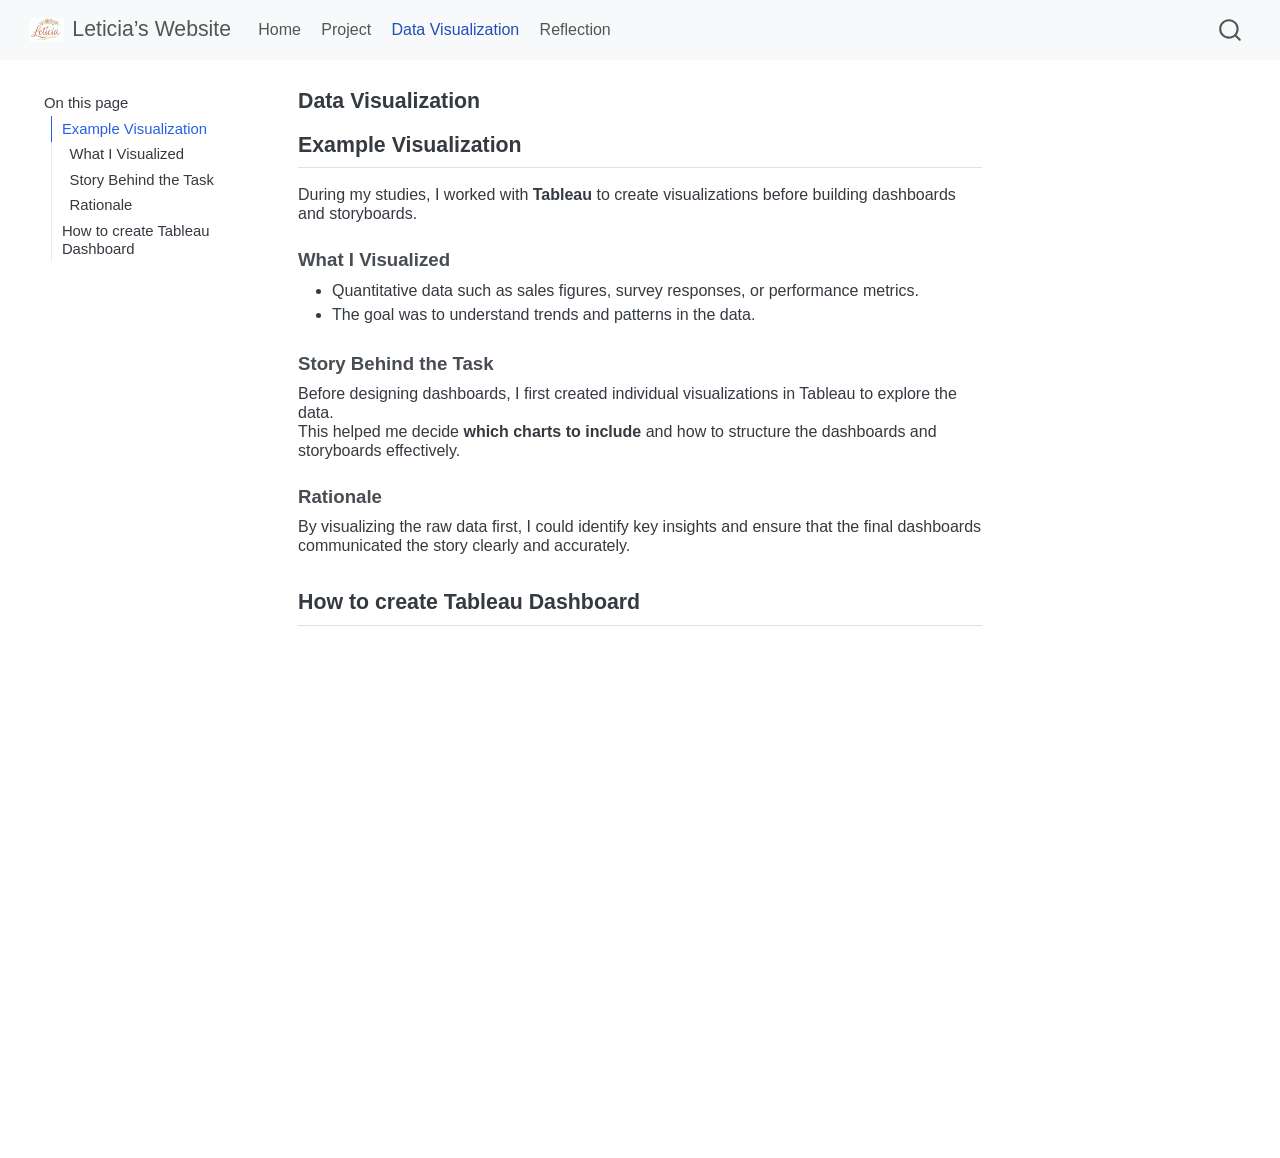
==== docs/dataviz.html @ 1c98918f "added new content, styling and images" ====
<!DOCTYPE html>
<html xmlns="http://www.w3.org/1999/xhtml" lang="en" xml:lang="en"><head>

<meta charset="utf-8">
<meta name="generator" content="quarto-1.7.32">

<meta name="viewport" content="width=device-width, initial-scale=1.0, user-scalable=yes">


<title>Data Visualization – Leticia’s Website</title>
<style>
code{white-space: pre-wrap;}
span.smallcaps{font-variant: small-caps;}
div.columns{display: flex; gap: min(4vw, 1.5em);}
div.column{flex: auto; overflow-x: auto;}
div.hanging-indent{margin-left: 1.5em; text-indent: -1.5em;}
ul.task-list{list-style: none;}
ul.task-list li input[type="checkbox"] {
  width: 0.8em;
  margin: 0 0.8em 0.2em -1em; /* quarto-specific, see https://github.com/quarto-dev/quarto-cli/issues/4556 */ 
  vertical-align: middle;
}
</style>


<script src="site_libs/quarto-nav/quarto-nav.js"></script>
<script src="site_libs/quarto-nav/headroom.min.js"></script>
<script src="site_libs/clipboard/clipboard.min.js"></script>
<script src="site_libs/quarto-search/autocomplete.umd.js"></script>
<script src="site_libs/quarto-search/fuse.min.js"></script>
<script src="site_libs/quarto-search/quarto-search.js"></script>
<meta name="quarto:offset" content="./">
<link href="./favicon.png" rel="icon" type="image/png">
<script src="site_libs/quarto-html/quarto.js" type="module"></script>
<script src="site_libs/quarto-html/tabsets/tabsets.js" type="module"></script>
<script src="site_libs/quarto-html/popper.min.js"></script>
<script src="site_libs/quarto-html/tippy.umd.min.js"></script>
<script src="site_libs/quarto-html/anchor.min.js"></script>
<link href="site_libs/quarto-html/tippy.css" rel="stylesheet">
<link href="site_libs/quarto-html/quarto-syntax-highlighting-37eea08aefeeee20ff55810ff984fec1.css" rel="stylesheet" id="quarto-text-highlighting-styles">
<script src="site_libs/bootstrap/bootstrap.min.js"></script>
<link href="site_libs/bootstrap/bootstrap-icons.css" rel="stylesheet">
<link href="site_libs/bootstrap/bootstrap-dfb324f25d9b1687192fa8be62ac8f9c.min.css" rel="stylesheet" append-hash="true" id="quarto-bootstrap" data-mode="light">
<script id="quarto-search-options" type="application/json">{
  "location": "navbar",
  "copy-button": false,
  "collapse-after": 3,
  "panel-placement": "end",
  "type": "overlay",
  "limit": 50,
  "keyboard-shortcut": [
    "f",
    "/",
    "s"
  ],
  "show-item-context": false,
  "language": {
    "search-no-results-text": "No results",
    "search-matching-documents-text": "matching documents",
    "search-copy-link-title": "Copy link to search",
    "search-hide-matches-text": "Hide additional matches",
    "search-more-match-text": "more match in this document",
    "search-more-matches-text": "more matches in this document",
    "search-clear-button-title": "Clear",
    "search-text-placeholder": "",
    "search-detached-cancel-button-title": "Cancel",
    "search-submit-button-title": "Submit",
    "search-label": "Search"
  }
}</script>


<link rel="stylesheet" href="styles.css">
</head>

<body class="floating nav-fixed quarto-light">

<div id="quarto-search-results"></div>
  <header id="quarto-header" class="headroom fixed-top">
    <nav class="navbar navbar-expand-lg " data-bs-theme="dark">
      <div class="navbar-container container-fluid">
      <div class="navbar-brand-container mx-auto">
    <a href="./index.html" class="navbar-brand navbar-brand-logo">
    <img src="./logo.png" alt="" class="navbar-logo">
    </a>
    <a class="navbar-brand" href="./index.html">
    <span class="navbar-title">Leticia’s Website</span>
    </a>
  </div>
            <div id="quarto-search" class="" title="Search"></div>
          <button class="navbar-toggler" type="button" data-bs-toggle="collapse" data-bs-target="#navbarCollapse" aria-controls="navbarCollapse" role="menu" aria-expanded="false" aria-label="Toggle navigation" onclick="if (window.quartoToggleHeadroom) { window.quartoToggleHeadroom(); }">
  <span class="navbar-toggler-icon"></span>
</button>
          <div class="collapse navbar-collapse" id="navbarCollapse">
            <ul class="navbar-nav navbar-nav-scroll me-auto">
  <li class="nav-item">
    <a class="nav-link" href="./index.html"> 
<span class="menu-text">Home</span></a>
  </li>  
  <li class="nav-item">
    <a class="nav-link" href="./project.html"> 
<span class="menu-text">Project</span></a>
  </li>  
  <li class="nav-item">
    <a class="nav-link active" href="./dataviz.html" aria-current="page"> 
<span class="menu-text">Data Visualization</span></a>
  </li>  
  <li class="nav-item">
    <a class="nav-link" href="./reflection.html"> 
<span class="menu-text">Reflection</span></a>
  </li>  
</ul>
          </div> <!-- /navcollapse -->
            <div class="quarto-navbar-tools">
</div>
      </div> <!-- /container-fluid -->
    </nav>
</header>
<!-- content -->
<div id="quarto-content" class="quarto-container page-columns page-rows-contents page-layout-article page-navbar">
<!-- sidebar -->
  <nav id="quarto-sidebar" class="sidebar collapse collapse-horizontal quarto-sidebar-collapse-item sidebar-navigation floating overflow-auto">
    <nav id="TOC" role="doc-toc" class="toc-active">
    <h2 id="toc-title">On this page</h2>
   
  <ul>
  <li><a href="#example-visualization" id="toc-example-visualization" class="nav-link active" data-scroll-target="#example-visualization">Example Visualization</a>
  <ul class="collapse">
  <li><a href="#what-i-visualized" id="toc-what-i-visualized" class="nav-link" data-scroll-target="#what-i-visualized">What I Visualized</a></li>
  <li><a href="#story-behind-the-task" id="toc-story-behind-the-task" class="nav-link" data-scroll-target="#story-behind-the-task">Story Behind the Task</a></li>
  <li><a href="#rationale" id="toc-rationale" class="nav-link" data-scroll-target="#rationale">Rationale</a></li>
  </ul></li>
  <li><a href="#how-to-create-tableau-dashboard" id="toc-how-to-create-tableau-dashboard" class="nav-link" data-scroll-target="#how-to-create-tableau-dashboard">How to create Tableau Dashboard</a></li>
  </ul>
</nav>
</nav>
<div id="quarto-sidebar-glass" class="quarto-sidebar-collapse-item" data-bs-toggle="collapse" data-bs-target=".quarto-sidebar-collapse-item"></div>
<!-- margin-sidebar -->
    <div id="quarto-margin-sidebar" class="sidebar margin-sidebar zindex-bottom">
    </div>
<!-- main -->
<main class="content" id="quarto-document-content">

<header id="title-block-header" class="quarto-title-block default">
<div class="quarto-title">
<h1 class="title">Data Visualization</h1>
</div>



<div class="quarto-title-meta">

    
  
    
  </div>
  


</header>


<section id="example-visualization" class="level2">
<h2 class="anchored" data-anchor-id="example-visualization">Example Visualization</h2>
<p>During my studies, I worked with <strong>Tableau</strong> to create visualizations before building dashboards and storyboards.</p>
<section id="what-i-visualized" class="level3">
<h3 class="anchored" data-anchor-id="what-i-visualized">What I Visualized</h3>
<ul>
<li>Quantitative data such as sales figures, survey responses, or performance metrics.</li>
<li>The goal was to understand trends and patterns in the data.</li>
</ul>
</section>
<section id="story-behind-the-task" class="level3">
<h3 class="anchored" data-anchor-id="story-behind-the-task">Story Behind the Task</h3>
<p>Before designing dashboards, I first created individual visualizations in Tableau to explore the data.<br>
This helped me decide <strong>which charts to include</strong> and how to structure the dashboards and storyboards effectively.</p>
</section>
<section id="rationale" class="level3">
<h3 class="anchored" data-anchor-id="rationale">Rationale</h3>
<p>By visualizing the raw data first, I could identify key insights and ensure that the final dashboards communicated the story clearly and accurately.</p>
</section>
</section>
<section id="how-to-create-tableau-dashboard" class="level2">
<h2 class="anchored" data-anchor-id="how-to-create-tableau-dashboard">How to create Tableau Dashboard</h2>
<div class="quarto-video"><iframe data-external="1" src="https://www.youtube.com/embed/oAIubTqg-Kw" width="600" height="400" title="" frameborder="0" allow="accelerometer; autoplay; clipboard-write; encrypted-media; gyroscope; picture-in-picture" allowfullscreen=""></iframe></div>


</section>

</main> <!-- /main -->
<script id="quarto-html-after-body" type="application/javascript">
  window.document.addEventListener("DOMContentLoaded", function (event) {
    const icon = "";
    const anchorJS = new window.AnchorJS();
    anchorJS.options = {
      placement: 'right',
      icon: icon
    };
    anchorJS.add('.anchored');
    const isCodeAnnotation = (el) => {
      for (const clz of el.classList) {
        if (clz.startsWith('code-annotation-')) {                     
          return true;
        }
      }
      return false;
    }
    const onCopySuccess = function(e) {
      // button target
      const button = e.trigger;
      // don't keep focus
      button.blur();
      // flash "checked"
      button.classList.add('code-copy-button-checked');
      var currentTitle = button.getAttribute("title");
      button.setAttribute("title", "Copied!");
      let tooltip;
      if (window.bootstrap) {
        button.setAttribute("data-bs-toggle", "tooltip");
        button.setAttribute("data-bs-placement", "left");
        button.setAttribute("data-bs-title", "Copied!");
        tooltip = new bootstrap.Tooltip(button, 
          { trigger: "manual", 
            customClass: "code-copy-button-tooltip",
            offset: [0, -8]});
        tooltip.show();    
      }
      setTimeout(function() {
        if (tooltip) {
          tooltip.hide();
          button.removeAttribute("data-bs-title");
          button.removeAttribute("data-bs-toggle");
          button.removeAttribute("data-bs-placement");
        }
        button.setAttribute("title", currentTitle);
        button.classList.remove('code-copy-button-checked');
      }, 1000);
      // clear code selection
      e.clearSelection();
    }
    const getTextToCopy = function(trigger) {
        const codeEl = trigger.previousElementSibling.cloneNode(true);
        for (const childEl of codeEl.children) {
          if (isCodeAnnotation(childEl)) {
            childEl.remove();
          }
        }
        return codeEl.innerText;
    }
    const clipboard = new window.ClipboardJS('.code-copy-button:not([data-in-quarto-modal])', {
      text: getTextToCopy
    });
    clipboard.on('success', onCopySuccess);
    if (window.document.getElementById('quarto-embedded-source-code-modal')) {
      const clipboardModal = new window.ClipboardJS('.code-copy-button[data-in-quarto-modal]', {
        text: getTextToCopy,
        container: window.document.getElementById('quarto-embedded-source-code-modal')
      });
      clipboardModal.on('success', onCopySuccess);
    }
      var localhostRegex = new RegExp(/^(?:http|https):\/\/localhost\:?[0-9]*\//);
      var mailtoRegex = new RegExp(/^mailto:/);
        var filterRegex = new RegExp('/' + window.location.host + '/');
      var isInternal = (href) => {
          return filterRegex.test(href) || localhostRegex.test(href) || mailtoRegex.test(href);
      }
      // Inspect non-navigation links and adorn them if external
     var links = window.document.querySelectorAll('a[href]:not(.nav-link):not(.navbar-brand):not(.toc-action):not(.sidebar-link):not(.sidebar-item-toggle):not(.pagination-link):not(.no-external):not([aria-hidden]):not(.dropdown-item):not(.quarto-navigation-tool):not(.about-link)');
      for (var i=0; i<links.length; i++) {
        const link = links[i];
        if (!isInternal(link.href)) {
          // undo the damage that might have been done by quarto-nav.js in the case of
          // links that we want to consider external
          if (link.dataset.originalHref !== undefined) {
            link.href = link.dataset.originalHref;
          }
        }
      }
    function tippyHover(el, contentFn, onTriggerFn, onUntriggerFn) {
      const config = {
        allowHTML: true,
        maxWidth: 500,
        delay: 100,
        arrow: false,
        appendTo: function(el) {
            return el.parentElement;
        },
        interactive: true,
        interactiveBorder: 10,
        theme: 'quarto',
        placement: 'bottom-start',
      };
      if (contentFn) {
        config.content = contentFn;
      }
      if (onTriggerFn) {
        config.onTrigger = onTriggerFn;
      }
      if (onUntriggerFn) {
        config.onUntrigger = onUntriggerFn;
      }
      window.tippy(el, config); 
    }
    const noterefs = window.document.querySelectorAll('a[role="doc-noteref"]');
    for (var i=0; i<noterefs.length; i++) {
      const ref = noterefs[i];
      tippyHover(ref, function() {
        // use id or data attribute instead here
        let href = ref.getAttribute('data-footnote-href') || ref.getAttribute('href');
        try { href = new URL(href).hash; } catch {}
        const id = href.replace(/^#\/?/, "");
        const note = window.document.getElementById(id);
        if (note) {
          return note.innerHTML;
        } else {
          return "";
        }
      });
    }
    const xrefs = window.document.querySelectorAll('a.quarto-xref');
    const processXRef = (id, note) => {
      // Strip column container classes
      const stripColumnClz = (el) => {
        el.classList.remove("page-full", "page-columns");
        if (el.children) {
          for (const child of el.children) {
            stripColumnClz(child);
          }
        }
      }
      stripColumnClz(note)
      if (id === null || id.startsWith('sec-')) {
        // Special case sections, only their first couple elements
        const container = document.createElement("div");
        if (note.children && note.children.length > 2) {
          container.appendChild(note.children[0].cloneNode(true));
          for (let i = 1; i < note.children.length; i++) {
            const child = note.children[i];
            if (child.tagName === "P" && child.innerText === "") {
              continue;
            } else {
              container.appendChild(child.cloneNode(true));
              break;
            }
          }
          if (window.Quarto?.typesetMath) {
            window.Quarto.typesetMath(container);
          }
          return container.innerHTML
        } else {
          if (window.Quarto?.typesetMath) {
            window.Quarto.typesetMath(note);
          }
          return note.innerHTML;
        }
      } else {
        // Remove any anchor links if they are present
        const anchorLink = note.querySelector('a.anchorjs-link');
        if (anchorLink) {
          anchorLink.remove();
        }
        if (window.Quarto?.typesetMath) {
          window.Quarto.typesetMath(note);
        }
        if (note.classList.contains("callout")) {
          return note.outerHTML;
        } else {
          return note.innerHTML;
        }
      }
    }
    for (var i=0; i<xrefs.length; i++) {
      const xref = xrefs[i];
      tippyHover(xref, undefined, function(instance) {
        instance.disable();
        let url = xref.getAttribute('href');
        let hash = undefined; 
        if (url.startsWith('#')) {
          hash = url;
        } else {
          try { hash = new URL(url).hash; } catch {}
        }
        if (hash) {
          const id = hash.replace(/^#\/?/, "");
          const note = window.document.getElementById(id);
          if (note !== null) {
            try {
              const html = processXRef(id, note.cloneNode(true));
              instance.setContent(html);
            } finally {
              instance.enable();
              instance.show();
            }
          } else {
            // See if we can fetch this
            fetch(url.split('#')[0])
            .then(res => res.text())
            .then(html => {
              const parser = new DOMParser();
              const htmlDoc = parser.parseFromString(html, "text/html");
              const note = htmlDoc.getElementById(id);
              if (note !== null) {
                const html = processXRef(id, note);
                instance.setContent(html);
              } 
            }).finally(() => {
              instance.enable();
              instance.show();
            });
          }
        } else {
          // See if we can fetch a full url (with no hash to target)
          // This is a special case and we should probably do some content thinning / targeting
          fetch(url)
          .then(res => res.text())
          .then(html => {
            const parser = new DOMParser();
            const htmlDoc = parser.parseFromString(html, "text/html");
            const note = htmlDoc.querySelector('main.content');
            if (note !== null) {
              // This should only happen for chapter cross references
              // (since there is no id in the URL)
              // remove the first header
              if (note.children.length > 0 && note.children[0].tagName === "HEADER") {
                note.children[0].remove();
              }
              const html = processXRef(null, note);
              instance.setContent(html);
            } 
          }).finally(() => {
            instance.enable();
            instance.show();
          });
        }
      }, function(instance) {
      });
    }
        let selectedAnnoteEl;
        const selectorForAnnotation = ( cell, annotation) => {
          let cellAttr = 'data-code-cell="' + cell + '"';
          let lineAttr = 'data-code-annotation="' +  annotation + '"';
          const selector = 'span[' + cellAttr + '][' + lineAttr + ']';
          return selector;
        }
        const selectCodeLines = (annoteEl) => {
          const doc = window.document;
          const targetCell = annoteEl.getAttribute("data-target-cell");
          const targetAnnotation = annoteEl.getAttribute("data-target-annotation");
          const annoteSpan = window.document.querySelector(selectorForAnnotation(targetCell, targetAnnotation));
          const lines = annoteSpan.getAttribute("data-code-lines").split(",");
          const lineIds = lines.map((line) => {
            return targetCell + "-" + line;
          })
          let top = null;
          let height = null;
          let parent = null;
          if (lineIds.length > 0) {
              //compute the position of the single el (top and bottom and make a div)
              const el = window.document.getElementById(lineIds[0]);
              top = el.offsetTop;
              height = el.offsetHeight;
              parent = el.parentElement.parentElement;
            if (lineIds.length > 1) {
              const lastEl = window.document.getElementById(lineIds[lineIds.length - 1]);
              const bottom = lastEl.offsetTop + lastEl.offsetHeight;
              height = bottom - top;
            }
            if (top !== null && height !== null && parent !== null) {
              // cook up a div (if necessary) and position it 
              let div = window.document.getElementById("code-annotation-line-highlight");
              if (div === null) {
                div = window.document.createElement("div");
                div.setAttribute("id", "code-annotation-line-highlight");
                div.style.position = 'absolute';
                parent.appendChild(div);
              }
              div.style.top = top - 2 + "px";
              div.style.height = height + 4 + "px";
              div.style.left = 0;
              let gutterDiv = window.document.getElementById("code-annotation-line-highlight-gutter");
              if (gutterDiv === null) {
                gutterDiv = window.document.createElement("div");
                gutterDiv.setAttribute("id", "code-annotation-line-highlight-gutter");
                gutterDiv.style.position = 'absolute';
                const codeCell = window.document.getElementById(targetCell);
                const gutter = codeCell.querySelector('.code-annotation-gutter');
                gutter.appendChild(gutterDiv);
              }
              gutterDiv.style.top = top - 2 + "px";
              gutterDiv.style.height = height + 4 + "px";
            }
            selectedAnnoteEl = annoteEl;
          }
        };
        const unselectCodeLines = () => {
          const elementsIds = ["code-annotation-line-highlight", "code-annotation-line-highlight-gutter"];
          elementsIds.forEach((elId) => {
            const div = window.document.getElementById(elId);
            if (div) {
              div.remove();
            }
          });
          selectedAnnoteEl = undefined;
        };
          // Handle positioning of the toggle
      window.addEventListener(
        "resize",
        throttle(() => {
          elRect = undefined;
          if (selectedAnnoteEl) {
            selectCodeLines(selectedAnnoteEl);
          }
        }, 10)
      );
      function throttle(fn, ms) {
      let throttle = false;
      let timer;
        return (...args) => {
          if(!throttle) { // first call gets through
              fn.apply(this, args);
              throttle = true;
          } else { // all the others get throttled
              if(timer) clearTimeout(timer); // cancel #2
              timer = setTimeout(() => {
                fn.apply(this, args);
                timer = throttle = false;
              }, ms);
          }
        };
      }
        // Attach click handler to the DT
        const annoteDls = window.document.querySelectorAll('dt[data-target-cell]');
        for (const annoteDlNode of annoteDls) {
          annoteDlNode.addEventListener('click', (event) => {
            const clickedEl = event.target;
            if (clickedEl !== selectedAnnoteEl) {
              unselectCodeLines();
              const activeEl = window.document.querySelector('dt[data-target-cell].code-annotation-active');
              if (activeEl) {
                activeEl.classList.remove('code-annotation-active');
              }
              selectCodeLines(clickedEl);
              clickedEl.classList.add('code-annotation-active');
            } else {
              // Unselect the line
              unselectCodeLines();
              clickedEl.classList.remove('code-annotation-active');
            }
          });
        }
    const findCites = (el) => {
      const parentEl = el.parentElement;
      if (parentEl) {
        const cites = parentEl.dataset.cites;
        if (cites) {
          return {
            el,
            cites: cites.split(' ')
          };
        } else {
          return findCites(el.parentElement)
        }
      } else {
        return undefined;
      }
    };
    var bibliorefs = window.document.querySelectorAll('a[role="doc-biblioref"]');
    for (var i=0; i<bibliorefs.length; i++) {
      const ref = bibliorefs[i];
      const citeInfo = findCites(ref);
      if (citeInfo) {
        tippyHover(citeInfo.el, function() {
          var popup = window.document.createElement('div');
          citeInfo.cites.forEach(function(cite) {
            var citeDiv = window.document.createElement('div');
            citeDiv.classList.add('hanging-indent');
            citeDiv.classList.add('csl-entry');
            var biblioDiv = window.document.getElementById('ref-' + cite);
            if (biblioDiv) {
              citeDiv.innerHTML = biblioDiv.innerHTML;
            }
            popup.appendChild(citeDiv);
          });
          return popup.innerHTML;
        });
      }
    }
  });
  </script>
</div> <!-- /content -->




</body></html>
---- docs/site_libs/quarto-html/tippy.css ----
.tippy-box[data-animation=fade][data-state=hidden]{opacity:0}[data-tippy-root]{max-width:calc(100vw - 10px)}.tippy-box{position:relative;background-color:#333;color:#fff;border-radius:4px;font-size:14px;line-height:1.4;white-space:normal;outline:0;transition-property:transform,visibility,opacity}.tippy-box[data-placement^=top]>.tippy-arrow{bottom:0}.tippy-box[data-placement^=top]>.tippy-arrow:before{bottom:-7px;left:0;border-width:8px 8px 0;border-top-color:initial;transform-origin:center top}.tippy-box[data-placement^=bottom]>.tippy-arrow{top:0}.tippy-box[data-placement^=bottom]>.tippy-arrow:before{top:-7px;left:0;border-width:0 8px 8px;border-bottom-color:initial;transform-origin:center bottom}.tippy-box[data-placement^=left]>.tippy-arrow{right:0}.tippy-box[data-placement^=left]>.tippy-arrow:before{border-width:8px 0 8px 8px;border-left-color:initial;right:-7px;transform-origin:center left}.tippy-box[data-placement^=right]>.tippy-arrow{left:0}.tippy-box[data-placement^=right]>.tippy-arrow:before{left:-7px;border-width:8px 8px 8px 0;border-right-color:initial;transform-origin:center right}.tippy-box[data-inertia][data-state=visible]{transition-timing-function:cubic-bezier(.54,1.5,.38,1.11)}.tippy-arrow{width:16px;height:16px;color:#333}.tippy-arrow:before{content:"";position:absolute;border-color:transparent;border-style:solid}.tippy-content{position:relative;padding:5px 9px;z-index:1}
---- docs/site_libs/quarto-html/quarto-syntax-highlighting-37eea08aefeeee20ff55810ff984fec1.css ----
/* quarto syntax highlight colors */
:root {
  --quarto-hl-ot-color: #003B4F;
  --quarto-hl-at-color: #657422;
  --quarto-hl-ss-color: #20794D;
  --quarto-hl-an-color: #5E5E5E;
  --quarto-hl-fu-color: #4758AB;
  --quarto-hl-st-color: #20794D;
  --quarto-hl-cf-color: #003B4F;
  --quarto-hl-op-color: #5E5E5E;
  --quarto-hl-er-color: #AD0000;
  --quarto-hl-bn-color: #AD0000;
  --quarto-hl-al-color: #AD0000;
  --quarto-hl-va-color: #111111;
  --quarto-hl-bu-color: inherit;
  --quarto-hl-ex-color: inherit;
  --quarto-hl-pp-color: #AD0000;
  --quarto-hl-in-color: #5E5E5E;
  --quarto-hl-vs-color: #20794D;
  --quarto-hl-wa-color: #5E5E5E;
  --quarto-hl-do-color: #5E5E5E;
  --quarto-hl-im-color: #00769E;
  --quarto-hl-ch-color: #20794D;
  --quarto-hl-dt-color: #AD0000;
  --quarto-hl-fl-color: #AD0000;
  --quarto-hl-co-color: #5E5E5E;
  --quarto-hl-cv-color: #5E5E5E;
  --quarto-hl-cn-color: #8f5902;
  --quarto-hl-sc-color: #5E5E5E;
  --quarto-hl-dv-color: #AD0000;
  --quarto-hl-kw-color: #003B4F;
}

/* other quarto variables */
:root {
  --quarto-font-monospace: SFMono-Regular, Menlo, Monaco, Consolas, "Liberation Mono", "Courier New", monospace;
}

/* syntax highlight based on Pandoc's rules */
pre > code.sourceCode > span {
  color: #003B4F;
}

code.sourceCode > span {
  color: #003B4F;
}

div.sourceCode,
div.sourceCode pre.sourceCode {
  color: #003B4F;
}

/* Normal */
code span {
  color: #003B4F;
}

/* Alert */
code span.al {
  color: #AD0000;
  font-style: inherit;
}

/* Annotation */
code span.an {
  color: #5E5E5E;
  font-style: inherit;
}

/* Attribute */
code span.at {
  color: #657422;
  font-style: inherit;
}

/* BaseN */
code span.bn {
  color: #AD0000;
  font-style: inherit;
}

/* BuiltIn */
code span.bu {
  font-style: inherit;
}

/* ControlFlow */
code span.cf {
  color: #003B4F;
  font-weight: bold;
  font-style: inherit;
}

/* Char */
code span.ch {
  color: #20794D;
  font-style: inherit;
}

/* Constant */
code span.cn {
  color: #8f5902;
  font-style: inherit;
}

/* Comment */
code span.co {
  color: #5E5E5E;
  font-style: inherit;
}

/* CommentVar */
code span.cv {
  color: #5E5E5E;
  font-style: italic;
}

/* Documentation */
code span.do {
  color: #5E5E5E;
  font-style: italic;
}

/* DataType */
code span.dt {
  color: #AD0000;
  font-style: inherit;
}

/* DecVal */
code span.dv {
  color: #AD0000;
  font-style: inherit;
}

/* Error */
code span.er {
  color: #AD0000;
  font-style: inherit;
}

/* Extension */
code span.ex {
  font-style: inherit;
}

/* Float */
code span.fl {
  color: #AD0000;
  font-style: inherit;
}

/* Function */
code span.fu {
  color: #4758AB;
  font-style: inherit;
}

/* Import */
code span.im {
  color: #00769E;
  font-style: inherit;
}

/* Information */
code span.in {
  color: #5E5E5E;
  font-style: inherit;
}

/* Keyword */
code span.kw {
  color: #003B4F;
  font-weight: bold;
  font-style: inherit;
}

/* Operator */
code span.op {
  color: #5E5E5E;
  font-style: inherit;
}

/* Other */
code span.ot {
  color: #003B4F;
  font-style: inherit;
}

/* Preprocessor */
code span.pp {
  color: #AD0000;
  font-style: inherit;
}

/* SpecialChar */
code span.sc {
  color: #5E5E5E;
  font-style: inherit;
}

/* SpecialString */
code span.ss {
  color: #20794D;
  font-style: inherit;
}

/* String */
code span.st {
  color: #20794D;
  font-style: inherit;
}

/* Variable */
code span.va {
  color: #111111;
  font-style: inherit;
}

/* VerbatimString */
code span.vs {
  color: #20794D;
  font-style: inherit;
}

/* Warning */
code span.wa {
  color: #5E5E5E;
  font-style: italic;
}

.prevent-inlining {
  content: "</";
}

/*# sourceMappingURL=27d3d809615f7771493d095567f04340.css.map */
---- docs/styles.css ----
/* css styles */
body {
  font-family: Arial, sans-serif;
  font-size: 16px;
}

p {
  margin: 0;
  padding: 0;
  line-height: 1.2;
}

h1,h2 {
  font-size: 16pt;
}

h3,h4 {
  font-size: 14pt;
}
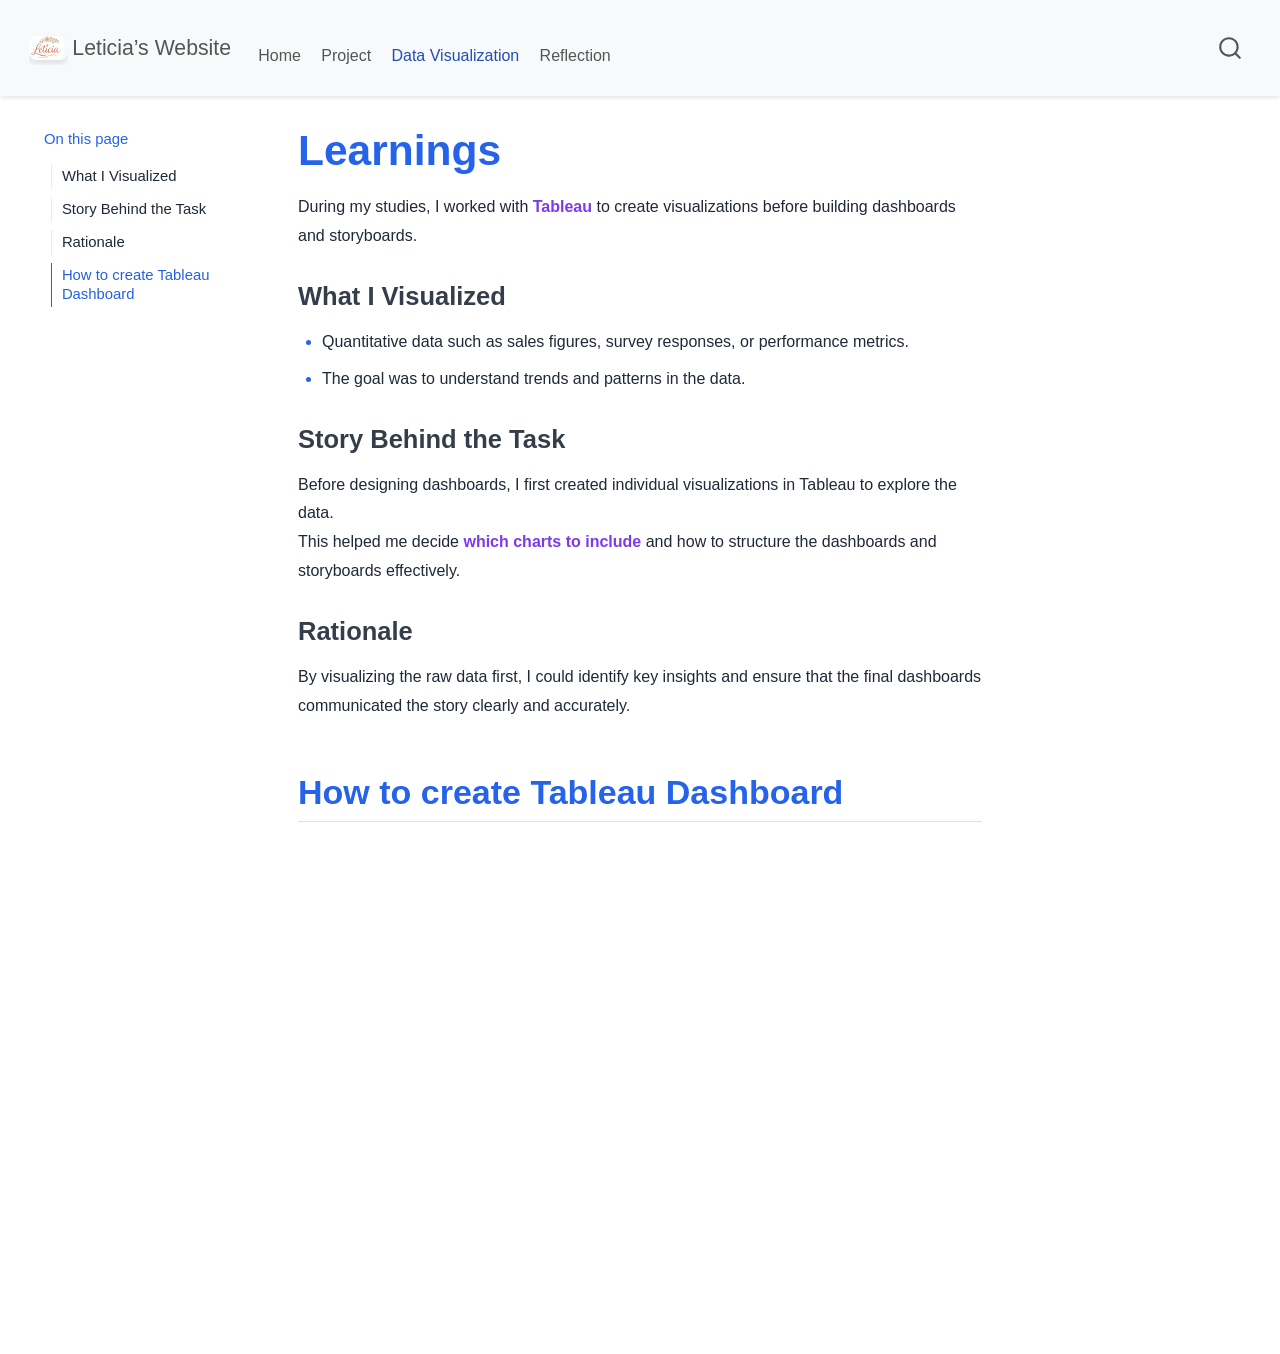
==== commit 4b6c6d35: "updated styling" ====
--- a/docs/dataviz.html
+++ b/docs/dataviz.html
@@ -7,7 +7,7 @@
 <meta name="viewport" content="width=device-width, initial-scale=1.0, user-scalable=yes">
 
 
-<title>Data Visualization – Leticia’s Website</title>
+<title>Learnings – Leticia’s Website</title>
 <style>
 code{white-space: pre-wrap;}
 span.smallcaps{font-variant: small-caps;}
@@ -124,12 +124,9 @@
     <h2 id="toc-title">On this page</h2>
    
   <ul>
-  <li><a href="#example-visualization" id="toc-example-visualization" class="nav-link active" data-scroll-target="#example-visualization">Example Visualization</a>
-  <ul class="collapse">
-  <li><a href="#what-i-visualized" id="toc-what-i-visualized" class="nav-link" data-scroll-target="#what-i-visualized">What I Visualized</a></li>
+  <li><a href="#what-i-visualized" id="toc-what-i-visualized" class="nav-link active" data-scroll-target="#what-i-visualized">What I Visualized</a></li>
   <li><a href="#story-behind-the-task" id="toc-story-behind-the-task" class="nav-link" data-scroll-target="#story-behind-the-task">Story Behind the Task</a></li>
   <li><a href="#rationale" id="toc-rationale" class="nav-link" data-scroll-target="#rationale">Rationale</a></li>
-  </ul></li>
   <li><a href="#how-to-create-tableau-dashboard" id="toc-how-to-create-tableau-dashboard" class="nav-link" data-scroll-target="#how-to-create-tableau-dashboard">How to create Tableau Dashboard</a></li>
   </ul>
 </nav>
@@ -143,7 +140,7 @@
 
 <header id="title-block-header" class="quarto-title-block default">
 <div class="quarto-title">
-<h1 class="title">Data Visualization</h1>
+<h1 class="title">Learnings</h1>
 </div>
 
 
@@ -160,8 +157,6 @@
 </header>
 
 
-<section id="example-visualization" class="level2">
-<h2 class="anchored" data-anchor-id="example-visualization">Example Visualization</h2>
 <p>During my studies, I worked with <strong>Tableau</strong> to create visualizations before building dashboards and storyboards.</p>
 <section id="what-i-visualized" class="level3">
 <h3 class="anchored" data-anchor-id="what-i-visualized">What I Visualized</h3>
@@ -178,7 +173,6 @@
 <section id="rationale" class="level3">
 <h3 class="anchored" data-anchor-id="rationale">Rationale</h3>
 <p>By visualizing the raw data first, I could identify key insights and ensure that the final dashboards communicated the story clearly and accurately.</p>
-</section>
 </section>
 <section id="how-to-create-tableau-dashboard" class="level2">
 <h2 class="anchored" data-anchor-id="how-to-create-tableau-dashboard">How to create Tableau Dashboard</h2>
--- a/docs/styles.css
+++ b/docs/styles.css
@@ -1,19 +1,154 @@
-/* css styles */
-body {
-  font-family: Arial, sans-serif;
-  font-size: 16px;
+/* Enhanced CSS styles for Quarto website */
+
+/* Color palette */
+:root {
+  --primary-color: #2563eb;
+  --secondary-color: #7c3aed;
+  --accent-color: #06b6d4;
+  --text-dark: #1f2937;
+  --text-light: #6b7280;
+  --bg-light: #f9fafb;
+  --border-color: #e5e7eb;
 }
 
-p {
-  margin: 0;
-  padding: 0;
-  line-height: 1.2;
+/* Body and typography */
+body {
+  font-family: 'Segoe UI', Tahoma, Geneva, Verdana, sans-serif;
+  font-size: 16px;
+  line-height: 1.6;
+  color: var(--text-dark);
+  background-color: #ffffff;
 }
 
-h1,h2 {
-  font-size: 16pt;
+/* Paragraphs */
+p {
+  margin: 1em 0;
+  line-height: 1.8;
+  color: var(--text-dark);
 }
 
-h3,h4 {
-  font-size: 14pt;
+/* Headings - Consistent across all pages */
+h1 {
+  font-size: 2.5rem;
+  font-weight: 700;
+  color: var(--primary-color);
+  margin-top: 1.5em;
+  margin-bottom: 0.5em;
+}
+
+h2 {
+  font-size: 2rem;
+  font-weight: 600;
+  color: var(--primary-color);
+  margin-top: 1.5em;
+  margin-bottom: 0.5em;
+}
+
+h3 {
+  font-size: 1.5rem;
+  font-weight: 600;
+  color: var(--text-dark);
+  margin-top: 1.2em;
+  margin-bottom: 0.4em;
+}
+
+h4 {
+  font-size: 1.25rem;
+  font-weight: 600;
+  color: var(--text-dark);
+  margin-top: 1em;
+  margin-bottom: 0.3em;
+}
+
+/* Lists */
+ul, ol {
+  margin: 1em 0;
+  padding-left: 1.5em;
+}
+
+li {
+  margin: 0.5em 0;
+  line-height: 1.8;
+}
+
+ul li::marker {
+  color: var(--primary-color);
+}
+
+/* Links */
+a {
+  color: var(--primary-color);
+  text-decoration: none;
+  transition: color 0.3s ease;
+}
+
+a:hover {
+  color: var(--accent-color);
+  text-decoration: underline;
+}
+
+/* Code blocks */
+code {
+  background-color: var(--bg-light);
+  padding: 0.2em 0.4em;
+  border-radius: 4px;
+  font-family: 'Courier New', monospace;
+  font-size: 0.9em;
+  color: #d63384;
+}
+
+pre {
+  background-color: var(--bg-light);
+  padding: 1em;
+  border-radius: 8px;
+  border-left: 4px solid var(--primary-color);
+  overflow-x: auto;
+}
+
+/* Images */
+img {
+  max-width: 100%;
+  height: auto;
+  border-radius: 8px;
+  box-shadow: 0 4px 6px rgba(0, 0, 0, 0.1);
+}
+
+
+/* Strong/Bold text */
+strong {
+  color: var(--secondary-color);
+  font-weight: 600;
+}
+
+/* Blockquotes */
+blockquote {
+  border-left: 4px solid var(--accent-color);
+  padding-left: 1.5em;
+  margin: 1.5em 0;
+  font-style: italic;
+  color: var(--text-light);
+}
+
+/* Navigation improvements (if using default Quarto nav) */
+.navbar {
+  box-shadow: 0 2px 4px rgba(0, 0, 0, 0.1);
+}
+
+/* Responsive design */
+@media (max-width: 768px) {
+  h1 {
+    font-size: 2rem;
+  }
+  
+  h2 {
+    font-size: 1.5rem;
+  }
+  
+  h3 {
+    font-size: 1.25rem;
+  }
+  
+  body {
+    font-size: 15px;
+  }
 }
